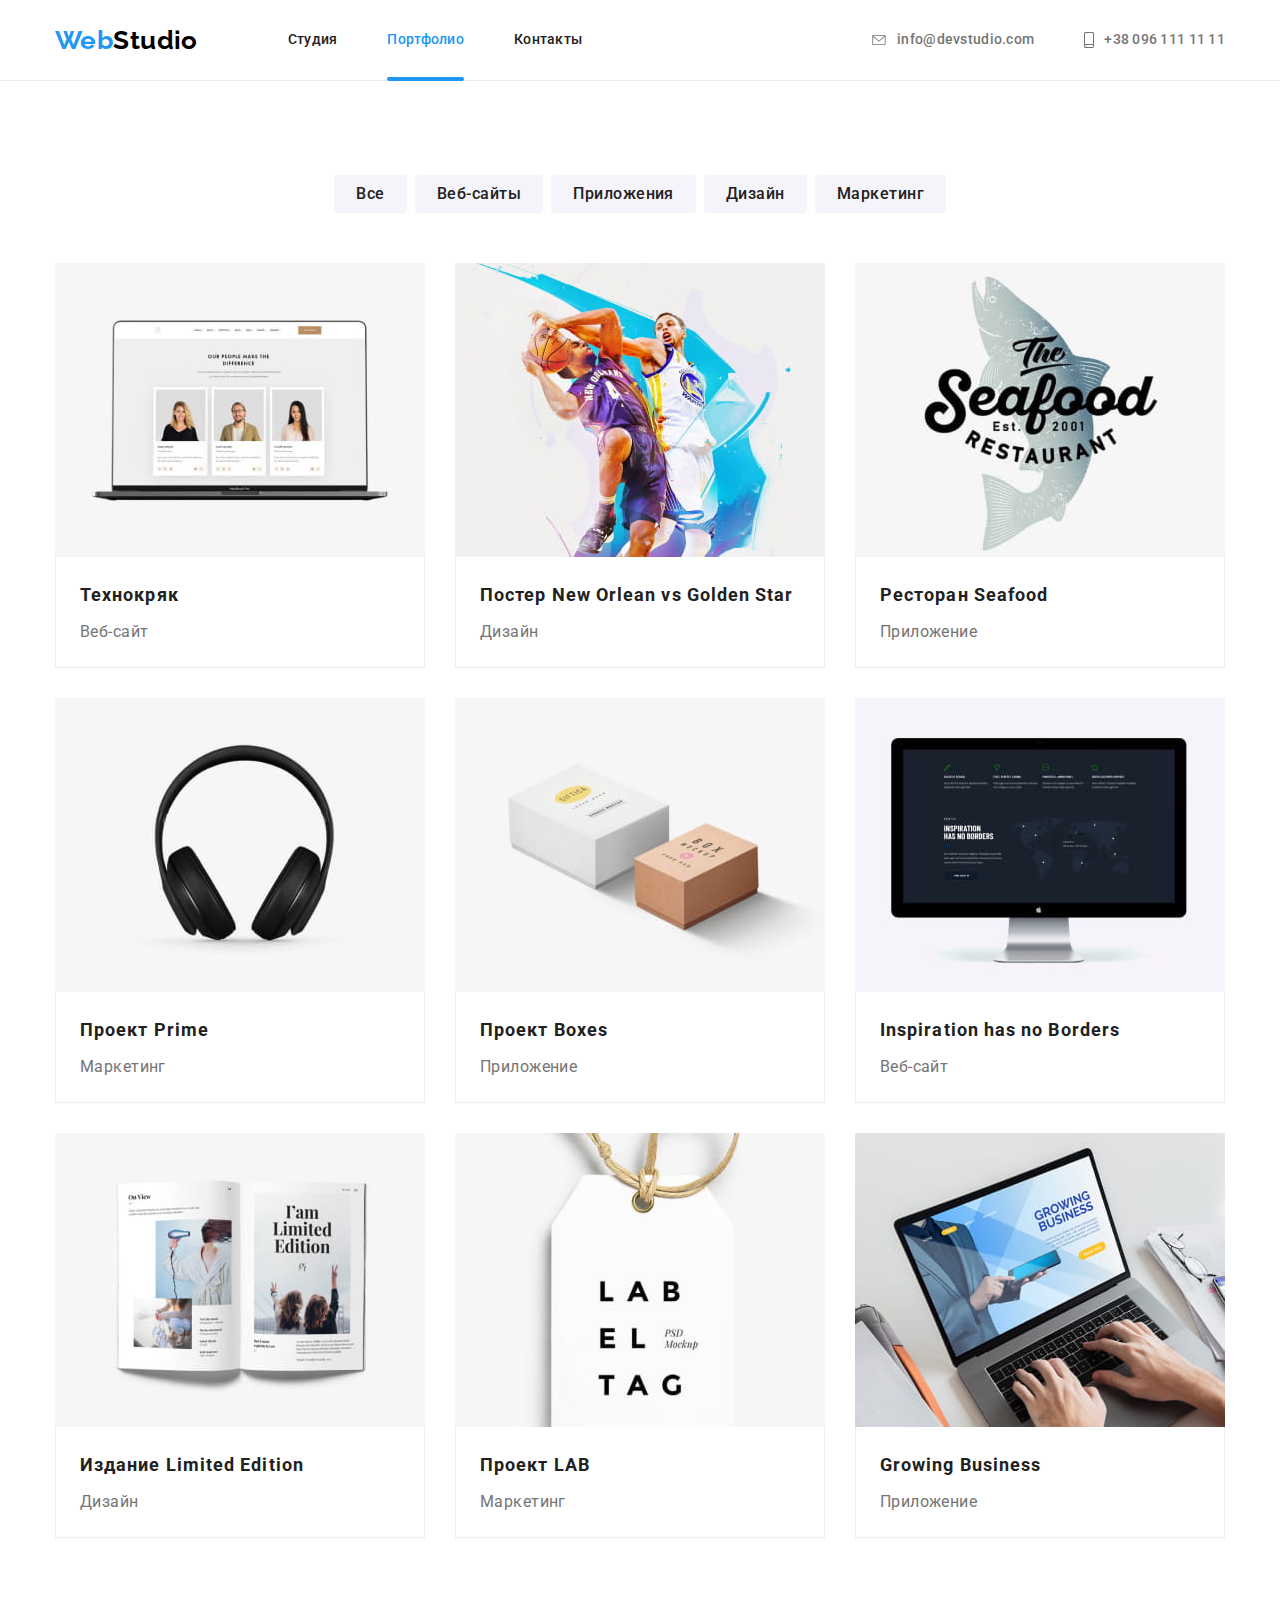
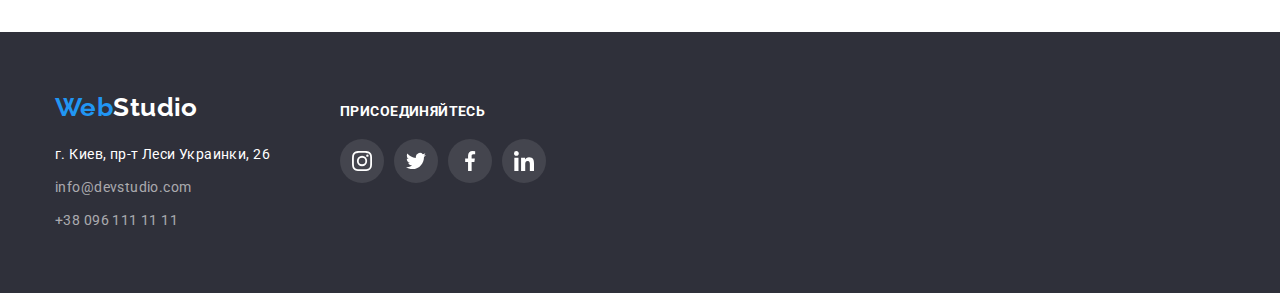
==== portfolio.html @ 041e8a65 "додано елементи" ====
<!DOCTYPE html>
<html lang="ru">
<head>
  <meta charset="UTF-8">
  <meta http-equiv="X-UA-Compatible" content="IE=edge">
  <meta name="viewport" content="width=device-width, initial-scale=1.0">
  <title>Portfolio</title>
  <link href="https://fonts.googleapis.com/css2?family=Raleway:wght@700&family=Roboto:wght@400;500;700;900&display=swap"
    rel="stylesheet">
  <link rel="stylesheet" href="https://cdnjs.cloudflare.com/ajax/libs/modern-normalize/1.1.0/modern-normalize.min.css">
  <link rel="stylesheet" href="./css/styles.css">
</head>
<body>
  <!--Шапка сайта -->
  <header class="header">
    <div class="container site-header">
      <nav class="nav">
        <a href="./index.html" class="logo"><span class="accent">Web</span>Studio</a>
        <ul class="site-nav list">
          <li class="item"><a href="./index.html" class="link">Студия</a></li>
          <li class="item"><a href="./portfolio.html" class="link current">Портфолио</a></li>
          <li class="item"><a href="" class="link">Контакты</a></li>
        </ul>
      </nav>
      <ul class="contacts list">
        <li class="item"><a href="mailto:info@devstudio.com" class="link"><svg class="contacts-icon" width="16" height="10">
              <use href="./img/icons.svg#icon-envelope"></use>
            </svg>info@devstudio.com</a></li>
        <li class="item"><a href="telto:+380961111111" class="link"><svg class="contacts-icon" width="10" height="16">
              <use href="./img/icons.svg#icon-smartphone"></use>
            </svg>+38 096 111 11 11</a></li>
      </ul>
    </div>
  </header>
  <main>
    <!-- Секция Наши проэкты -->
    <section class="section">
      <div class="container">
        <h2 class="visually-hidden">Наши проэкты</h2>
        <!-- Фильтр -->
        <ul class="filter-list">
          <li class="item">
            <button type="button" class="button filter">Все</button>
          </li>
          <li class="item">
            <button type="button" class="button filter">Веб-сайты</button>
          </li>
          <li class="item">
            <button type="button" class="button filter">Приложения</button>
          </li>
          <li class="item">
            <button type="button" class="button filter">Дизайн</button>
          </li>
          <li class="item">
            <button type="button" class="button filter">Маркетинг</button>
          </li>
        </ul>
        <!-- проэкты -->
        <ul class="project-list">
          <li class="item">
            <a href="" class="project-link">
              <div class="project-detail"> 
                <img class="card-image" src="./img/tehnokr.jpg" alt="веб-сайт Технокряк" width="370">
                <p class="project-desc">
                  Ресурс предлагает комплексные предложения с разным уровнем функционала и сервисов. Все это позволит посетителю
                  получить исчерпывающие сведения о компании или частном лице.
                </p>
              </div> 
              <div class="card-description">
                <h2 class="project-name">Технокряк</h2>
                <p class="project-type">Веб-сайт</p>
              </div>
            </a>
          </li>
          <li class="item">
            <a href="" class="project-link">
              <div class="project-detail">
                <img class="card-image" src="./img/poster.jpg" alt="Два баскетболиста" width="370" class="image">
                <p class="project-desc">
                  Ресурс предлагает комплексные предложения с разным уровнем функционала и сервисов. Все это позволит посетителю
                  получить исчерпывающие сведения о компании или частном лице.
                </p>
              </div>
              <div class="card-description">
                <h2 class="project-name">Постер New Orlean vs Golden Star</h2>
                <p class="project-type">Дизайн</p>
              </div>
            </a>
          </li>
          <li class="item">
            <a href="" class="project-link">
              <div class="project-detail">
                <img class="card-image" src="./img/seafood.jpg" alt="Эмблема ресторана" width="370">
                <p class="project-desc">
                  Ресурс предлагает комплексные предложения с разным уровнем функционала и сервисов. Все это позволит посетителю
                  получить исчерпывающие сведения о компании или частном лице.
                </p>
              </div>
              <div class="card-description">
                <h2 class="project-name">Ресторан Seafood</h2>
                <p class="project-type">Приложение</p>
              </div>
            </a>
          </li>
          <li class="item">
            <a href="" class="project-link">
              <div class="project-detail">
                <img class="card-image" src="./img/prime.jpg" alt="Наушники" width="370">
                <p class="project-desc">
                  Ресурс предлагает комплексные предложения с разным уровнем функционала и сервисов. Все это позволит посетителю
                  получить исчерпывающие сведения о компании или частном лице.
                </p>
              </div>
              <div class="card-description">
                <h2 class="project-name">Проект Prime</h2>
                <p class="project-type">Маркетинг</p>
              </div>
            </a>
          </li>
          <li class="item">
            <a href="" class="project-link">
              <div class="project-detail">
                <img class="card-image" src="./img/boxes.jpg" alt="Две коробки" width="370">
                <p class="project-desc">
                  Ресурс предлагает комплексные предложения с разным уровнем функционала и сервисов. Все это позволит посетителю
                  получить исчерпывающие сведения о компании или частном лице.
                </p>
              </div>
              <div class="card-description">
                <h2 class="project-name">Проект Boxes</h2>
                <p class="project-type">Приложение</p>
              </div>
            </a>
          </li>
          <li class="item">
            <a href="" class="project-link">
              <div class="project-detail">
                <img class="card-image" src="./img/inspiration.jpg" alt="Дизайн веб сайта" width="370">
                <p class="project-desc">
                  Ресурс предлагает комплексные предложения с разным уровнем функционала и сервисов. Все это позволит посетителю
                  получить исчерпывающие сведения о компании или частном лице.
                </p>
              </div>
              <div class="card-description">
                <h2 class="project-name">Inspiration has no Borders</h2>
                <p class="project-type">Веб-сайт</p>
              </div>
            </a>
          </li>
          <li class="item">
            <a href="" class="project-link">
              <div class="project-detail">
                <img class="card-image" src="./img/limited.jpg" alt="Книга" width="370">
                <p class="project-desc">
                  Ресурс предлагает комплексные предложения с разным уровнем функционала и сервисов. Все это позволит посетителю
                  получить исчерпывающие сведения о компании или частном лице.
                </p>
              </div>
              <div class="card-description">
                <h2 class="project-name">Издание Limited Edition</h2>
                <p class="project-type">Дизайн</p>
              </div>
            </a>
          </li>
          <li class="item">
            <a href="" class="project-link">
              <div class="project-detail">
                <img class="card-image" src="./img/lab.jpg" alt="Ярлык" width="370">
                <p class="project-desc">
                  Ресурс предлагает комплексные предложения с разным уровнем функционала и сервисов. Все это позволит посетителю
                  получить исчерпывающие сведения о компании или частном лице.
                </p>
              </div>
              <div class="card-description">
                <h2 class="project-name">Проект LAB</h2>
                <p class="project-type">Маркетинг</p>
              </div>
            </a>
          </li>
          <li class="item">
            <a href="" class="project-link">
              <div class="project-detail">
                <img class="card-image" src="./img/growing.jpg" alt="Ноутбук" width="370">
                <p class="project-desc">
                  Ресурс предлагает комплексные предложения с разным уровнем функционала и сервисов. Все это позволит посетителю
                  получить исчерпывающие сведения о компании или частном лице.
                </p>
              </div>
              <div class="card-description">
                <h2 class="project-name">Growing Business</h2>
                <p class="project-type">Приложение</p>
              </div>
            </a>
          </li>
        </ul>
      </div>
    </section>  
  </main>
  <!--Footer-->
  <footer class="footer">
    <div class="container container-footer">
      <section class="footer-main">
        <a href="./index.html" class="logo"><span class="accent">Web</span>Studio</a>
        <!-- Контакты -->
        <address class="address">
          <p class="physical">г. Киев, пр-т Леси Украинки, 26</p>
          <ul class="footer-contacts">
            <li class="item"><a href="mailto:info@devstudio.com" class="link">info@devstudio.com</a></li>
            <li class="item"><a href="telto:+380961111111" class="link">+38 096 111 11 11</a></li>
          </ul>
        </address>
      </section>
      <section class="footer-social-media">
        <h2 class="footer-title">присоединяйтесь</h2>
        <ul class="social-media-list">
          <li class="social-media-item"><a href="" class="social-media-link footer-link">
              <svg class="icon" width="20px" height="20px">
                <use href="./img/icons.svg#icon-instagram">
                </use>
              </svg>
            </a>
          </li>
          <li class="social-media-item"><a href="" class="social-media-link footer-link">
              <svg class="icon" width="20px" height="20px">
                <use href="./img/icons.svg#icon-twitter">
                </use>
              </svg>
            </a>
          </li>
          <li class="social-media-item"><a href="" class="social-media-link footer-link">
              <svg class="icon" width="20px" height="20px">
                <use href="./img/icons.svg#icon-facebook">
                </use>
              </svg>
            </a>
          </li>
          <li class="social-media-item"><a href="" class="social-media-link footer-link">
              <svg class="icon" width="20px" height="20px">
                <use href="./img/icons.svg#icon-linkedin">
                </use>
              </svg>
            </a>
          </li>
        </ul>
      </section>
    </div>
  </footer>
</body>
</html>
---- css/styles.css ----
:root {
  --primary-text-color: #757575; 
  --title-color: #212121; 
  --secondary-text-color: #212121;
  --accent-color: #2196f3; 
  --hero-text-color: #fff; 
  --hero-background-color: #2f303a; 
  --footer-white-color: #fff; 
  --backgroud-white-color: #ffffff;
  --address-link-color: rgba(255, 255, 255, 0.6); 
  --logo-black: #000; 
  --footer-background-color: #2f303a; 
  --header-border-color: #ececec; 
  --background-section-color: #f5f4fa;
  --card-border-color: #eee;
  --features-icon-bg: #F5F4FA;
  --icons-color: #afb1b8;
  --footer-social-media-bg: #44454E;
  --gradient-color: rgba(47, 48, 58, 0.4);
  --function-text-color: #ffffff;
}

html {
  box-sizing: border-box;
}

*,
*::before,
*::after {
  box-sizing: inherit;
}



body {
  margin: 0;

  background-color: var(--backgroud-white-color);
  color: var(--primary-text-color);

  font-family: 'Roboto', sans-serif;
  letter-spacing: 0.03em;
  font-size: 14px;
}

.visually-hidden {
  position: absolute;
  width: 1px;
  height: 1px;
  margin: -1px;
  border: 0;
  padding: 0;

  white-space: nowrap;
  clip-path: inset(100%);
  clip: rect(0 0 0 0);
  overflow: hidden;
}

ul {
  list-style: none;
  margin: 0;
  padding: 0;
}

h1,
h2,
h3,
h4,
h5,
h6,
p {
  margin-top: 0;
  margin-bottom: 0;
}

.container {
  width: 1200px;
  padding-left: 15px;
  padding-right: 15px;
  margin: 0 auto;
}

.section {
  padding-top: 94px;
  padding-bottom: 94px;
}

.header {
  background-color: var(--background-white-color);
  border-bottom: 1px solid #ececec;
}

.container.site-header {
  display: flex;
  align-items: center;
  justify-content: space-between;
}

/* site nav */
.nav {
  display: flex;
  align-items: center;
  
}

.nav .logo {
  margin-right: 90px;

  color: var(--logo-black);

  font-family: 'Raleway', sans-serif;
  font-weight: 700;
  font-size: 26px;
  line-height: 1.19;
  text-decoration: none;
}

.accent {
  color: var(--accent-color);
}

.site-nav.list {
  display: flex;
}
.site-nav .item:not(:last-child) {
  margin-right: 50px;
}

.site-nav .link {
  display: block;
  padding-top: 32px;
  padding-bottom: 32px;

  color: var(--secondary-text-color);

  font-weight: 500;
  line-height: 1.14;
  letter-spacing: 0.02em;
  text-decoration: none;

  transition: color 250ms cubic-bezier(0.4, 0, 0.2, 1);
  }

.site-nav .link:hover,
.site-nav .link:focus {
  color: var(--accent-color);
}

.site-nav .link.current {
  position: relative;
  color: var(--accent-color);
}

.link.current::after {
  position: absolute;
  bottom: -1px;
  content: "";
  display: block;
  width: 100%;
  height: 4px;
  background-color: var(--accent-color);
  border-radius: 2px;
}
.contacts .item:not(:last-child) {
  margin-right: 50px;
}

.contacts.list {
  display: flex;
}

.contacts .link {
  display: inline-flex;
  align-items: center;
  padding-top: 32px;
  padding-bottom: 32px;

  color: var(--primary-text-color);

  font-weight: 500;
  line-height: 1.14;
  letter-spacing: 0.02em;
  text-decoration: none;

  transition: color 250ms cubic-bezier(0.4, 0, 0.2, 1),
  fill 250ms cubic-bezier(0.4, 0, 0.2, 1);
}

.contacts-icon {
  margin-right: 10px;
  fill: currentColor;
}

.contacts .link:hover,
.contacts .link:focus {
  color: var(--accent-color);
  fill: var(--accent-color);
}

/* hero */
.hero {
  padding-top: 200px;
  padding-bottom: 200px;
  background-color: var(--hero-background-color);
  background-image: linear-gradient(to right,
    var(--gradient-color),
    var(--gradient-color)),
   url("../img/hero.jpg");
  background-repeat: no-repeat;
  background-position: center;
  
  text-align: center;
  height: 600px;
  max-width: 1600px;
  margin-left: auto;
  margin-right: auto;
}

.hero-title {
  width: 696px;
  margin-right: auto;
  margin-left: auto;
  margin-bottom: 30px;

  color: var(--hero-text-color);

  font-weight: 900;
  font-size: 44px;
  line-height: 1.36;
  letter-spacing: 0.06em;
  text-transform: uppercase;
}

.button {
  border: none;
  border-radius: 4px;
  display: inline-flex;
  justify-content: center;
   align-items: center;
   min-width: 200px;
  color: var(--hero-text-color);
  background-color: var(--accent-color);
  font-family: Roboto;
  font-weight: 700;
  font-size: 16px;
  line-height: 1.88;
  
  text-align: center;
  letter-spacing: 0.06em;

}

.button.main {
  padding: 10px 32px;
  
}

.section-title {
  margin-bottom: 50px;

  color: var(--title-color);

  font-weight: 700;
  font-size: 36px;
  line-height: 1.17;
  text-align: center;
}

/* features */
.features-list {
  display: flex;
}

.features-list .item::before {
  content: "";
  display: block;
  height: 120px;
  margin-bottom: 30px;
  border-radius: 4px;
  background-color: var(--features-icon-bg);
  
  background-repeat: no-repeat;
  background-position: center;
}

.icon-antenna::before {
  background-image: url("../img/antenna.svg" );
}

.icon-clock::before {
  background-image: url("../img/clock.svg");
}

.icon-diagram::before {
  background-image: url("../img/diagram.svg");
}

.icon-astronaut::before {
  background-image: url("../img/astronaut.svg");
}
.features-list .item {
  width: 270px;
}


.features-list .item:not(:last-child) {
  margin-right: 30px;
}
.features-list .title {
  margin-bottom: 10px;
  text-transform: uppercase;
  color: var(--secondary-text-color);

  font-weight: 700;
  line-height: 1.14;
}

.features-description {
  line-height: 1.7;
}

/* Чем мы занимаемся */
.section.function {
  padding-top: 0;
}

.function-list {
  display: inline-flex;
}

.function-list .item:not(:last-child) {
  margin-right: 30px;
}

.function-card-image {
  display: block;
}
.function-card {
  position: relative;
}

.function-card-text{
  position: absolute;
  bottom: 0;
  width: 100%;
  height: 70px;
  display: block;
  background-color: rgba(47, 48, 58, 0.8);

  color: var(--function-text-color);
  text-decoration: none;
  text-align: center;
  text-transform: uppercase;
  font-weight: 700;
  line-height: 1.14;
  padding-top: 27px;
  padding-bottom: 27px;
}


/* Наша команда */
.section.team {
  background-color: var(--background-section-color);
}

.team-list {
  display: flex;
}

.team-list .item:not(:last-child) {
  margin-right: 30px;
}

.team-list .item {
  background-color: var(--background-white-color);
  border-radius: 0px 0px 4px 4px;
  box-shadow: 0px 1px 3px rgba(0, 0, 0, 0.12),
  0px 1px 1px rgba(0, 0, 0, 0.14),
  0px 2px 1px rgba(0, 0, 0, 0.2);
}

.team-member-description {
  padding-top: 30px;
  padding-bottom: 30px;
  background-color: var(--backgroud-white-color);
}

.team-member-name {
  margin-bottom: 10px;

  color: var(--secondary-text-color);

  font-weight: 500;
  font-size: 16px;
  line-height: 1.18;
  text-align: center;
}

.team-member-proffesion {
  font-size: 16px;
  line-height: 1.18;
  text-align: center;
  margin-bottom: 16px;
}

.social-media-list {
  display: flex;
  align-items: center;
  justify-content: center;
    
}

.social-media-item:not(:last-child) {
  margin-right: 10px;
}

 .social-media-link {
  display: flex;
  justify-content: center;
  align-items: center;
  background-color: var(--backgroud-white-color);
  height: 44px;
  width: 44px;
  border-radius: 50%;
  fill: var(--icons-color);

  transition: background-color 250ms cubic-bezier(0.4, 0, 0.2, 1),
  fill 250ms cubic-bezier(0.4, 0, 0.2, 1);
}
 
.social-media-link:hover,
.social-media-link:focus {
  background-color: var(--accent-color);
  fill: #fff;
}
  
/* Clients */
.section.clients {
  padding-top: 83px;
  padding-bottom: 94px;
}
  .clients-list {
    display: flex;
    align-items: center;
    justify-content: center;
  }
  
  .clients-list .link {
    display: flex;
    justify-content: center;
    align-items: center;
    width: 170px;
    height: 92px;
    border: 1px solid #AFB1B8;
    border-radius: 4px;
    fill: var(--icons-color);

    transition: fill 250ms cubic-bezier(0.4, 0, 0.2, 1),
    border 250ms cubic-bezier(0.4, 0, 0.2, 1);
  }
  
  .clients-list .item:not(:last-child) {
    margin-right: 30px;
  }
  
  .clients-list .link:hover,
  .clients-list .link:focus {
    fill: var(--accent-color);
    border: 1px solid var(--accent-color);
  }

/* Футер */
.footer {
  padding-top: 60px;
  padding-bottom: 60px;

  background-color: var(--footer-background-color);
}

.container-footer {
  display: flex;
  align-items: baseline;
}

.footer-main {
  margin-right: 70px;
}
.footer .logo {
  display: inline-block;
  margin-bottom: 20px;

  color: var(--footer-white-color);

  font-family: 'Raleway', sans-serif;
  font-weight: 700;
  font-size: 26px;
  line-height: 1.19;
  text-decoration: none;
}

.address .physical {
  margin-bottom: 9px;
  color: var(--footer-white-color);

  font-style: normal;
  line-height: 1.71;
}

.address .link {
  display: inline-block;

  color: var(--address-link-color);

  font-style: normal;
  line-height: 1.71;
  text-decoration: none;

  transition: color 250ms cubic-bezier(0.4, 0, 0.2, 1);
}

.address .link:hover,
.address .link:focus {
  color: var(--accent-color);
}

.footer-contacts .item:not(:last-child) {
  margin-bottom: 9px;
}

.footer-title {
  font-size: 14px;
  margin-bottom: 20px;
  line-height: 1,14;
  text-transform: uppercase;
  color: var(--footer-white-color);
}

.social-media-link.footer-link {
  background-color: var(--footer-social-media-bg);
  fill: #fff;

  transition: background-color 250ms cubic-bezier(0.4, 0, 0.2, 1),

}

.social-media-link.footer-link:hover,
.social-media-link.footer-link:focus {
  background-color: var(--accent-color);}

  .subscription-box {
    margin-left: 93px;
  }

  .subscription-input {

  }

  .subscription-button {
    padding: 10px 29px;
    margin-left: 12px;
    box-shadow: drop-shadow(0px 4px 4px rgba(0, 0, 0, 0.25));
  }

  .subscription-icon {
    margin-left: 10px;
  }
/* Портфолио */

.filter-list {
  display: flex;
  justify-content: center;
  margin-bottom: 50px;
}

.filter-list .item:not(:last-child) {
  margin-right: 8px;
}

.button.filter {
  border: none;
  border-radius: 4px;
  display: inline-block;
  padding: 6px 22px;
  min-width: 73px;

  color: var(--secondary-text-color);
  background-color: #f5f4fa;

  font-family: 'Roboto', sans-serif;
  font-weight: 500;
  font-size: 16px;
  line-height: 1.62;
  text-align: center;
  letter-spacing: 0.03em;

  transition: background-color 250ms cubic-bezier(0.4, 0, 0.2, 1),
  color 250ms cubic-bezier(0.4, 0, 0.2, 1),
  filter 250ms cubic-bezier(0.4, 0, 0.2, 1);
}

.button.filter:hover,
.button.filter:focus {
  color: #ffffff;
  background-color: var(--accent-color);
  filter: drop-shadow(0px 4px 4px rgba(0, 0, 0, 0.25));
}

.project-list {
  display: flex;
  flex-wrap: wrap;
}

.project-link {
  display: block;
  text-decoration: none;

  transition: box-shadow 250ms cubic-bezier(0.4, 0, 0.2, 1);
 }

.project-list .item {
  width: calc((100% - 60px) / 3);
  margin-right: 30px;
  margin-bottom: 30px;
  
}

.project-list .item:nth-child(3n) {
  margin-right: 0;
}

.project-list .item:nth-last-child(-n + 3) {
  margin-bottom: 0;
}

.card-image {
  display: block;
}

.card-description {
  border-left-color: var(--card-border-color);
  border-left-width: 1px;
  border-left-style: solid;
  border-bottom-color: var(--card-border-color);
  border-bottom-width: 1px;
  border-bottom-style: solid;
  border-right-color: var(--card-border-color);
  border-right-width: 1px;
  border-right-style: solid;

  padding: 20px 24px;
}

.project-name {
  margin-bottom: 4px;
  color: var(--secondary-text-color);

  font-weight: 700;
  font-size: 18px;
  line-height: 2;
  letter-spacing: 0.06em;
}

.project-type {
  font-size: 16px;
  line-height: 1.88;
  color: var(--primary-text-color);
}

.project-link:hover,
.project-link:focus {
  box-shadow: 
  0px 1px 1px rgba(0, 0, 0, 0.12),
  0px 4px 4px rgba(0, 0, 0, 0.06),
  1px 4px 6px rgba(0, 0, 0, 0.16);
}

.project-link:hover .project-desc,
.project-link:focus .project-desc {
  
  transform: translateY(-100%);
}

.project-detail {
position: relative;
overflow: hidden;
}

.project-desc {
  position: absolute;
  transition: transform 250ms cubic-bezier(0.4, 0, 0.2, 1);
  
  background-color: rgba(33, 150, 243, 0.9);;
  width: 100%;
  height: 100%;
  padding: 63px 24px;

  font-size: 18px;
  line-height: 1.55;
  color: #FFFFFF;

  
}

/* Модальное окно */

.backdrop {
  position: fixed;
  top: 0;
  left: 0;

  background-color: rgba(0, 0, 0, 0.2);
  width: 100%;
  height: 100%;

  opacity: 1;

  transition: opacity 250ms cubic-bezier(0.4, 0, 0.2, 1),
  visibility 250ms cubic-bezier(0.4, 0, 0.2, 1);
}

.backdrop.is-hidden {
  opacity: 0;
  pointer-events: none;
  visibility: hidden;
}

.backdrop.is-hidden .modal {
  transform: translate(-50%, -50%) scale(1);
}
.modal {
  position: absolute;
  top: 50%;
  left: 50%;
  
  width: 528px;
  height: 581px;
  background-color: #fff;
  box-shadow: 0px 1px 3px rgba(0, 0, 0, 0.12),
  0px 1px 1px rgba(0, 0, 0, 0.14),
  0px 2px 1px rgba(0, 0, 0, 0.2);
  border-radius: 4px;

  transform: translate(-50%, -50%) scale(1.1);
  transition: scale 250ms cubic-bezier(0.4, 0, 0.2, 1);
}

.button-modal {
  position: absolute;
  top: 8px;
  right: 8px;

  width: 30px;
  height: 30px;
  display: flex;
  justify-content: center;
  align-items: center;
  background-color: #fff;
  border: 1px solid rgba(0, 0, 0, 0.1);
  border-radius: 50%;
}

.button-modal:hover,
.button-modal:focus {
  fill: var(--accent-color);
}
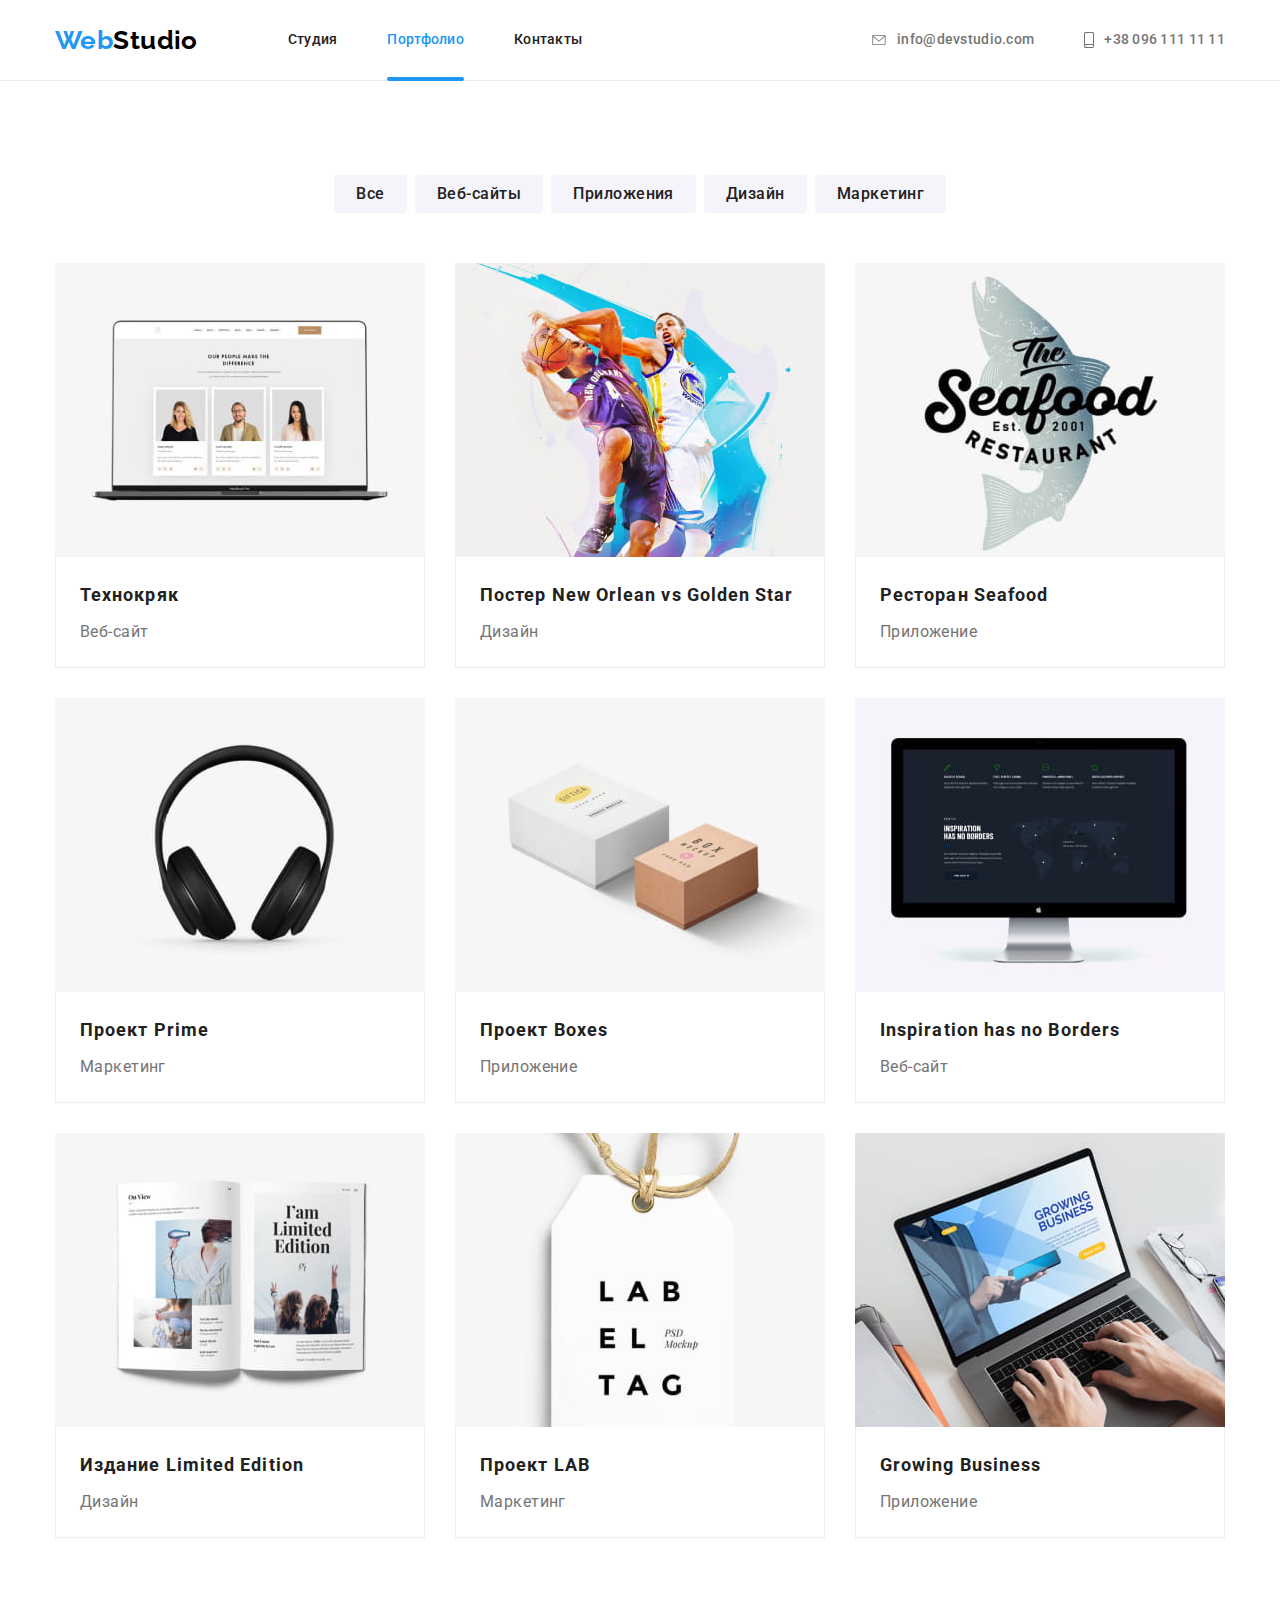
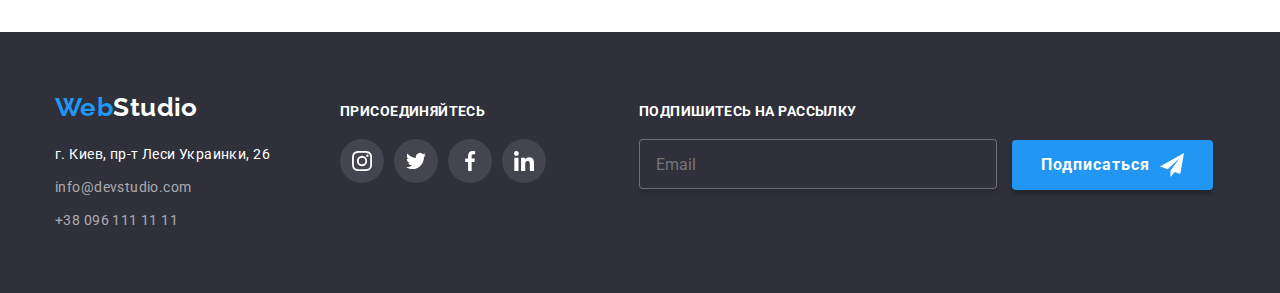
==== commit 77b67e3e: "Додано оформлення форм" ====
--- a/portfolio.html
+++ b/portfolio.html
@@ -196,10 +196,9 @@
       </div>
     </section>  
   </main>
-  <!--Footer-->
   <footer class="footer">
     <div class="container container-footer">
-      <section class="footer-main">
+      <div class="footer-main">
         <a href="./index.html" class="logo"><span class="accent">Web</span>Studio</a>
         <!-- Контакты -->
         <address class="address">
@@ -209,8 +208,8 @@
             <li class="item"><a href="telto:+380961111111" class="link">+38 096 111 11 11</a></li>
           </ul>
         </address>
-      </section>
-      <section class="footer-social-media">
+      </div>
+      <div class="footer-social-media">
         <h2 class="footer-title">присоединяйтесь</h2>
         <ul class="social-media-list">
           <li class="social-media-item"><a href="" class="social-media-link footer-link">
@@ -242,7 +241,21 @@
             </a>
           </li>
         </ul>
-      </section>
+      </div>
+      <div class="subscription-box">
+        <h2 class="footer-title">Подпишитесь на рассылку</h2>
+        <form action="" name="subscription" autocomplete="on">
+          <label>
+            <input type="email" name="email" class="subscription-input" placeholder="Email">
+          </label>
+          <button type="submit" class="button subscription-button">
+            Подписаться
+            <svg class="subscription-icon" width="24" height="24">
+              <use href="./img/icons.svg#icon-plane"></use>
+            </svg>
+          </button>
+        </form>
+      </div>
     </div>
   </footer>
 </body>
--- a/css/styles.css
+++ b/css/styles.css
@@ -30,17 +30,15 @@
   box-sizing: inherit;
 }
 
-
-
 body {
   margin: 0;
-
-  background-color: var(--backgroud-white-color);
-  color: var(--primary-text-color);
 
   font-family: 'Roboto', sans-serif;
   letter-spacing: 0.03em;
   font-size: 14px;
+  
+  background-color: var(--backgroud-white-color);
+  color: var(--primary-text-color);
 }
 
 .visually-hidden {
@@ -58,9 +56,9 @@
 }
 
 ul {
-  list-style: none;
   margin: 0;
   padding: 0;
+  list-style: none;
 }
 
 h1,
@@ -86,6 +84,7 @@
   padding-bottom: 94px;
 }
 
+/* Header */
 .header {
   background-color: var(--background-white-color);
   border-bottom: 1px solid #ececec;
@@ -100,20 +99,18 @@
 /* site nav */
 .nav {
   display: flex;
-  align-items: center;
-  
+  align-items: center; 
 }
 
 .nav .logo {
   margin-right: 90px;
-
-  color: var(--logo-black);
-
+  
   font-family: 'Raleway', sans-serif;
   font-weight: 700;
   font-size: 26px;
   line-height: 1.19;
   text-decoration: none;
+  color: var(--logo-black);
 }
 
 .accent {
@@ -131,16 +128,15 @@
   display: block;
   padding-top: 32px;
   padding-bottom: 32px;
-
-  color: var(--secondary-text-color);
-
+ 
   font-weight: 500;
   line-height: 1.14;
   letter-spacing: 0.02em;
   text-decoration: none;
+  color: var(--secondary-text-color);
 
   transition: color 250ms cubic-bezier(0.4, 0, 0.2, 1);
-  }
+}
 
 .site-nav .link:hover,
 .site-nav .link:focus {
@@ -175,13 +171,12 @@
   align-items: center;
   padding-top: 32px;
   padding-bottom: 32px;
-
-  color: var(--primary-text-color);
-
+  
   font-weight: 500;
   line-height: 1.14;
   letter-spacing: 0.02em;
   text-decoration: none;
+  color: var(--primary-text-color);
 
   transition: color 250ms cubic-bezier(0.4, 0, 0.2, 1),
   fill 250ms cubic-bezier(0.4, 0, 0.2, 1);
@@ -202,19 +197,19 @@
 .hero {
   padding-top: 200px;
   padding-bottom: 200px;
-  background-color: var(--hero-background-color);
-  background-image: linear-gradient(to right,
-    var(--gradient-color),
-    var(--gradient-color)),
-   url("../img/hero.jpg");
-  background-repeat: no-repeat;
-  background-position: center;
-  
   text-align: center;
   height: 600px;
   max-width: 1600px;
   margin-left: auto;
   margin-right: auto;
+
+  background-repeat: no-repeat;
+  background-position: center;
+  background-color: var(--hero-background-color);
+  background-image: linear-gradient(to right,
+    var(--gradient-color),
+    var(--gradient-color)),
+   url("../img/hero.jpg"); 
 }
 
 .hero-title {
@@ -223,48 +218,45 @@
   margin-left: auto;
   margin-bottom: 30px;
 
-  color: var(--hero-text-color);
-
   font-weight: 900;
   font-size: 44px;
   line-height: 1.36;
   letter-spacing: 0.06em;
   text-transform: uppercase;
+  color: var(--hero-text-color);
 }
 
 .button {
+  display: inline-flex;
+  justify-content: center;
+  align-items: center;
+  min-width: 200px;
   border: none;
   border-radius: 4px;
-  display: inline-flex;
-  justify-content: center;
-   align-items: center;
-   min-width: 200px;
-  color: var(--hero-text-color);
-  background-color: var(--accent-color);
+
   font-family: Roboto;
   font-weight: 700;
   font-size: 16px;
-  line-height: 1.88;
-  
+  line-height: 1.88; 
   text-align: center;
   letter-spacing: 0.06em;
-
+  color: var(--hero-text-color);
+
+  background-color: var(--accent-color);
 }
 
 .button.main {
   padding: 10px 32px;
-  
 }
 
 .section-title {
   margin-bottom: 50px;
-
-  color: var(--title-color);
 
   font-weight: 700;
   font-size: 36px;
   line-height: 1.17;
   text-align: center;
+  color: var(--title-color);
 }
 
 /* features */
@@ -299,21 +291,22 @@
 .icon-astronaut::before {
   background-image: url("../img/astronaut.svg");
 }
+
 .features-list .item {
   width: 270px;
 }
 
-
 .features-list .item:not(:last-child) {
   margin-right: 30px;
 }
+
 .features-list .title {
   margin-bottom: 10px;
+  
+  font-weight: 700;
+  line-height: 1.14;
   text-transform: uppercase;
   color: var(--secondary-text-color);
-
-  font-weight: 700;
-  line-height: 1.14;
 }
 
 .features-description {
@@ -346,18 +339,18 @@
   width: 100%;
   height: 70px;
   display: block;
-  background-color: rgba(47, 48, 58, 0.8);
+  padding-top: 27px;
+  padding-bottom: 27px;
+  text-align: center;
 
   color: var(--function-text-color);
   text-decoration: none;
-  text-align: center;
   text-transform: uppercase;
   font-weight: 700;
   line-height: 1.14;
-  padding-top: 27px;
-  padding-bottom: 27px;
-}
-
+  
+  background-color: rgba(47, 48, 58, 0.8);
+}
 
 /* Наша команда */
 .section.team {
@@ -389,26 +382,24 @@
 .team-member-name {
   margin-bottom: 10px;
 
-  color: var(--secondary-text-color);
-
   font-weight: 500;
   font-size: 16px;
   line-height: 1.18;
   text-align: center;
+  color: var(--secondary-text-color);
 }
 
 .team-member-proffesion {
+  margin-bottom: 16px;
   font-size: 16px;
   line-height: 1.18;
   text-align: center;
-  margin-bottom: 16px;
 }
 
 .social-media-list {
   display: flex;
   align-items: center;
-  justify-content: center;
-    
+  justify-content: center;  
 }
 
 .social-media-item:not(:last-child) {
@@ -418,13 +409,13 @@
  .social-media-link {
   display: flex;
   justify-content: center;
-  align-items: center;
-  background-color: var(--backgroud-white-color);
+  align-items: center; 
   height: 44px;
   width: 44px;
   border-radius: 50%;
+
   fill: var(--icons-color);
-
+  background-color: var(--backgroud-white-color);
   transition: background-color 250ms cubic-bezier(0.4, 0, 0.2, 1),
   fill 250ms cubic-bezier(0.4, 0, 0.2, 1);
 }
@@ -440,25 +431,25 @@
   padding-top: 83px;
   padding-bottom: 94px;
 }
-  .clients-list {
-    display: flex;
-    align-items: center;
-    justify-content: center;
-  }
-  
-  .clients-list .link {
-    display: flex;
-    justify-content: center;
-    align-items: center;
-    width: 170px;
-    height: 92px;
-    border: 1px solid #AFB1B8;
-    border-radius: 4px;
-    fill: var(--icons-color);
-
-    transition: fill 250ms cubic-bezier(0.4, 0, 0.2, 1),
-    border 250ms cubic-bezier(0.4, 0, 0.2, 1);
-  }
+.clients-list {
+  display: flex;
+  align-items: center;
+  justify-content: center;
+}
+  
+.clients-list .link {
+  display: flex;
+  justify-content: center;
+  align-items: center;
+  width: 170px;
+  height: 92px;
+  
+  border: 1px solid #AFB1B8;
+  border-radius: 4px;
+  fill: var(--icons-color);
+  transition: fill 250ms cubic-bezier(0.4, 0, 0.2, 1),
+  border 250ms cubic-bezier(0.4, 0, 0.2, 1);
+}
   
   .clients-list .item:not(:last-child) {
     margin-right: 30px;
@@ -474,7 +465,6 @@
 .footer {
   padding-top: 60px;
   padding-bottom: 60px;
-
   background-color: var(--footer-background-color);
 }
 
@@ -491,7 +481,6 @@
   margin-bottom: 20px;
 
   color: var(--footer-white-color);
-
   font-family: 'Raleway', sans-serif;
   font-weight: 700;
   font-size: 26px;
@@ -502,7 +491,6 @@
 .address .physical {
   margin-bottom: 9px;
   color: var(--footer-white-color);
-
   font-style: normal;
   line-height: 1.71;
 }
@@ -511,7 +499,6 @@
   display: inline-block;
 
   color: var(--address-link-color);
-
   font-style: normal;
   line-height: 1.71;
   text-decoration: none;
@@ -539,34 +526,47 @@
 .social-media-link.footer-link {
   background-color: var(--footer-social-media-bg);
   fill: #fff;
-
   transition: background-color 250ms cubic-bezier(0.4, 0, 0.2, 1),
-
 }
 
 .social-media-link.footer-link:hover,
 .social-media-link.footer-link:focus {
   background-color: var(--accent-color);}
 
-  .subscription-box {
-    margin-left: 93px;
-  }
-
-  .subscription-input {
-
-  }
-
-  .subscription-button {
-    padding: 10px 29px;
-    margin-left: 12px;
-    box-shadow: drop-shadow(0px 4px 4px rgba(0, 0, 0, 0.25));
-  }
-
-  .subscription-icon {
-    margin-left: 10px;
-  }
+.subscription-box {
+  margin-left: 93px;
+}
+
+.subscription-input {
+  width: 358px;
+  height: 50px;
+  padding-top: 15px;
+  padding-bottom: 15px;
+  padding-left: 16px;
+  
+  font-size: 16px;
+  line-height: 1.25;
+  color: rgba(255, 255, 255, 0.6);  
+  
+  border: 1px solid rgba(255, 255, 255, 0.3);
+  box-sizing: border-box;
+  box-shadow: 0px 4px 4px rgba(0, 0, 0, 0.15);
+  border-radius: 4px;
+  background-color: var(--footer-background-color);
+  outline: none;
+}
+
+.subscription-button {
+  padding: 10px 29px;
+  margin-left: 12px;
+  box-shadow: 0px 4px 4px rgba(0, 0, 0, 0.25);
+}
+
+.subscription-icon {
+  margin-left: 10px;
+}
+
 /* Портфолио */
-
 .filter-list {
   display: flex;
   justify-content: center;
@@ -584,16 +584,15 @@
   padding: 6px 22px;
   min-width: 73px;
 
-  color: var(--secondary-text-color);
-  background-color: #f5f4fa;
-
   font-family: 'Roboto', sans-serif;
   font-weight: 500;
   font-size: 16px;
   line-height: 1.62;
   text-align: center;
   letter-spacing: 0.03em;
-
+  color: var(--secondary-text-color);
+
+  background-color: #f5f4fa;
   transition: background-color 250ms cubic-bezier(0.4, 0, 0.2, 1),
   color 250ms cubic-bezier(0.4, 0, 0.2, 1),
   filter 250ms cubic-bezier(0.4, 0, 0.2, 1);
@@ -614,15 +613,13 @@
 .project-link {
   display: block;
   text-decoration: none;
-
   transition: box-shadow 250ms cubic-bezier(0.4, 0, 0.2, 1);
  }
 
 .project-list .item {
   width: calc((100% - 60px) / 3);
   margin-right: 30px;
-  margin-bottom: 30px;
-  
+  margin-bottom: 30px; 
 }
 
 .project-list .item:nth-child(3n) {
@@ -638,6 +635,7 @@
 }
 
 .card-description {
+  padding: 20px 24px;
   border-left-color: var(--card-border-color);
   border-left-width: 1px;
   border-left-style: solid;
@@ -646,15 +644,13 @@
   border-bottom-style: solid;
   border-right-color: var(--card-border-color);
   border-right-width: 1px;
-  border-right-style: solid;
-
-  padding: 20px 24px;
+  border-right-style: solid;  
 }
 
 .project-name {
   margin-bottom: 4px;
+  
   color: var(--secondary-text-color);
-
   font-weight: 700;
   font-size: 18px;
   line-height: 2;
@@ -677,20 +673,16 @@
 
 .project-link:hover .project-desc,
 .project-link:focus .project-desc {
-  
   transform: translateY(-100%);
 }
 
 .project-detail {
-position: relative;
-overflow: hidden;
+  position: relative;
+  overflow: hidden;
 }
 
 .project-desc {
   position: absolute;
-  transition: transform 250ms cubic-bezier(0.4, 0, 0.2, 1);
-  
-  background-color: rgba(33, 150, 243, 0.9);;
   width: 100%;
   height: 100%;
   padding: 63px 24px;
@@ -699,22 +691,20 @@
   line-height: 1.55;
   color: #FFFFFF;
 
-  
+  background-color: rgba(33, 150, 243, 0.9);
+  transition: transform 250ms cubic-bezier(0.4, 0, 0.2, 1); 
 }
 
 /* Модальное окно */
-
 .backdrop {
   position: fixed;
   top: 0;
   left: 0;
-
-  background-color: rgba(0, 0, 0, 0.2);
   width: 100%;
   height: 100%;
 
   opacity: 1;
-
+  background-color: rgba(0, 0, 0, 0.2);
   transition: opacity 250ms cubic-bezier(0.4, 0, 0.2, 1),
   visibility 250ms cubic-bezier(0.4, 0, 0.2, 1);
 }
@@ -732,9 +722,13 @@
   position: absolute;
   top: 50%;
   left: 50%;
-  
   width: 528px;
-  height: 581px;
+  min-height: 581px;
+  padding-left: 40px;
+  padding-right: 39px;
+  padding-top: 40px;
+  padding-bottom: 40px;
+
   background-color: #fff;
   box-shadow: 0px 1px 3px rgba(0, 0, 0, 0.12),
   0px 1px 1px rgba(0, 0, 0, 0.14),
@@ -755,12 +749,138 @@
   display: flex;
   justify-content: center;
   align-items: center;
+
   background-color: #fff;
   border: 1px solid rgba(0, 0, 0, 0.1);
   border-radius: 50%;
+  transition: fill 250ms cubic-bezier(0.4, 0, 0.2, 1);
 }
 
 .button-modal:hover,
 .button-modal:focus {
   fill: var(--accent-color);
-}+}
+
+.modal-title {
+  font-size: 20px;
+  line-height: 1.15;
+  color: #000;
+  margin-bottom: 12px;
+  text-align: center;
+}
+
+/* Form */
+.form {
+  width: 100%;
+  height: 100%;
+}
+
+.form-field {
+  margin-bottom: 10px;
+}
+
+.form-label {
+  position: relative; 
+
+  font-size: 12px;
+  line-height: 1.16;
+  letter-spacing: 0.01em;
+}
+
+.form-input {
+  margin-top: 4px;
+  width: 448px;
+  padding-top: 12px;
+  padding-bottom: 12px;
+  padding-left: 42px;
+
+  border: 1px solid rgba(33, 33, 33, 0.2);
+  border-radius: 4px;
+  outline: none;
+  transition: border 250ms cubic-bezier(0.4, 0, 0.2, 1);
+}
+
+.form-icon {
+  position: absolute;
+  left: 15px;
+  top: 50%;
+
+  transform: translateY(33%);
+  transition: fill 250ms cubic-bezier(0.4, 0, 0.2, 1)
+}
+
+.comment-field {
+  margin-bottom: 20px;
+}
+
+.form-input.comment {
+  width: 448px;
+  height: 120px;
+  padding-left: 16px;
+  padding-right: 16px;
+  resize: none;
+  
+  font-size: 14px;
+  line-height: 1.14;
+  letter-spacing: 0.01em;
+}
+
+.comment::placeholder {
+  font-size: 14px;
+  line-height: 1.14;
+  letter-spacing: 0.01em;
+  color: rgba(117, 117, 117, 0.5);
+}
+
+.form-input:focus {
+  border: 1px solid var(--accent-color);
+}
+
+.form-input:focus ~ .form-icon {
+  fill: var(--accent-color);
+}
+
+.agreement {
+  display: flex;
+  align-items: center;
+  justify-content: center;
+}
+
+.agreement-input {
+  -webkit-appearance: none;
+  -moz-appearance: none;
+  appearance: none;
+  position: absolute;
+}
+
+.agreement-icon {
+  border: 2px solid black;
+  border-radius: 2px;
+  margin-right: 7px;
+  fill: none;
+  transition: border 250ms cubic-bezier(0.4, 0, 0.2, 1),
+  background-color 250ms cubic-bezier(0.4, 0, 0.2, 1),
+  fill 250ms cubic-bezier(0.4, 0, 0.2, 1)
+}
+
+.agreement-input:checked ~ .agreement-icon {
+  border: 0;
+  background-color: var(--accent-color);
+  fill: #fff;
+}
+
+.button-send {
+  margin-top: 30px;
+  margin-left: 124px;
+  margin-right: 124px;
+  padding: 10px 55px;
+
+  box-shadow: 0px 4px 4px rgba(0, 0, 0, 0.15);
+  transition: background-color 250ms cubic-bezier(0.4, 0, 0.2, 1)
+}
+
+.button-send:hover,
+.button-send:focus {
+ background-color: #188CE8;
+ cursor: pointer; 
+}
